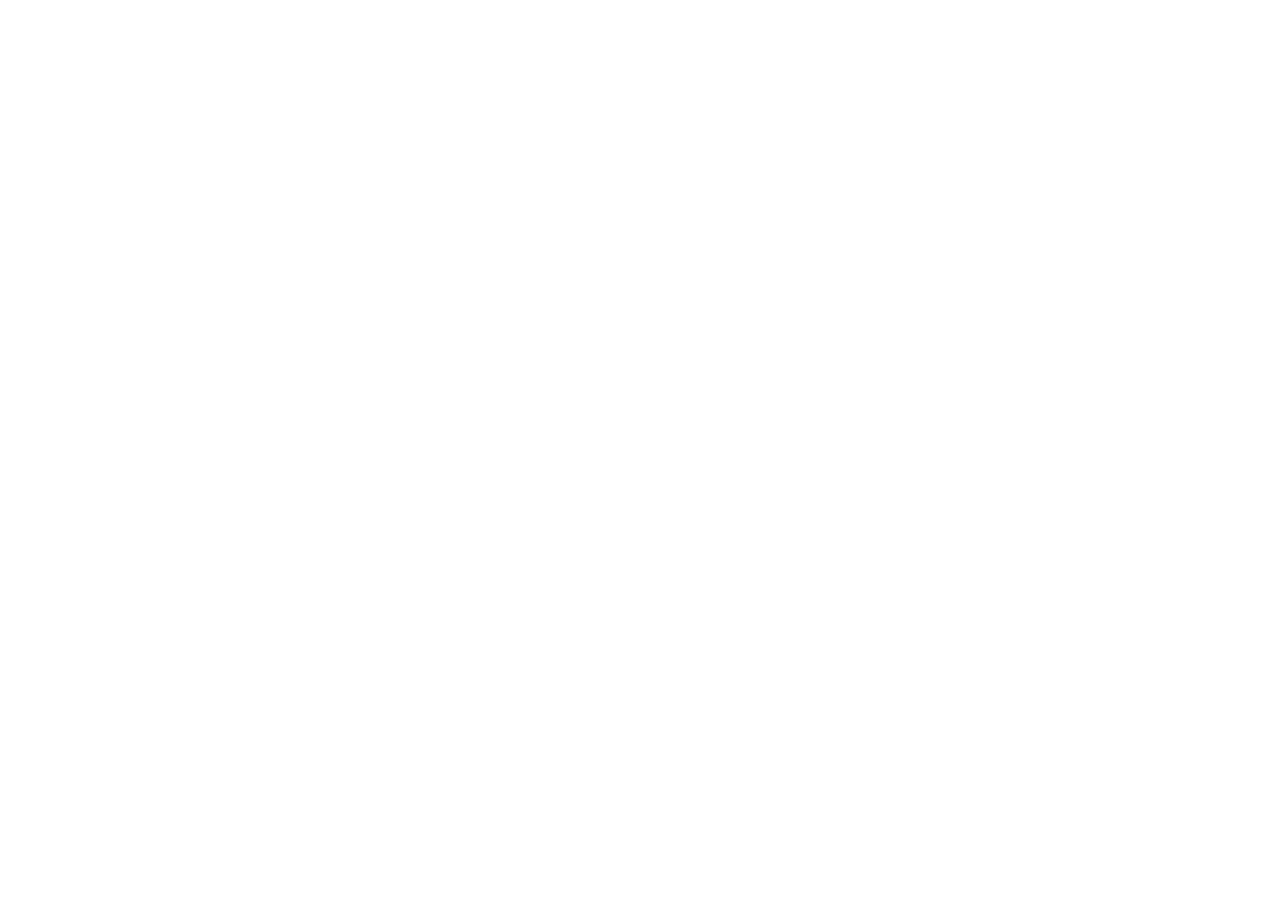
==== index.html @ 7150834c "first commit" ====
<!DOCTYPE html>
<html lang="en">
<head>
    <meta charset="UTF-8">
    <meta name="viewport" content="width=device-width, initial-scale=1.0">
    <title>Social Page</title>
    <link rel="stylesheet" href="style.css">
</head>
<body>
    
</body>
</html>
---- style.css ----
*{
    margin: 0;
    padding: 0;
    font-family: 'poppins', sans-serif;
}
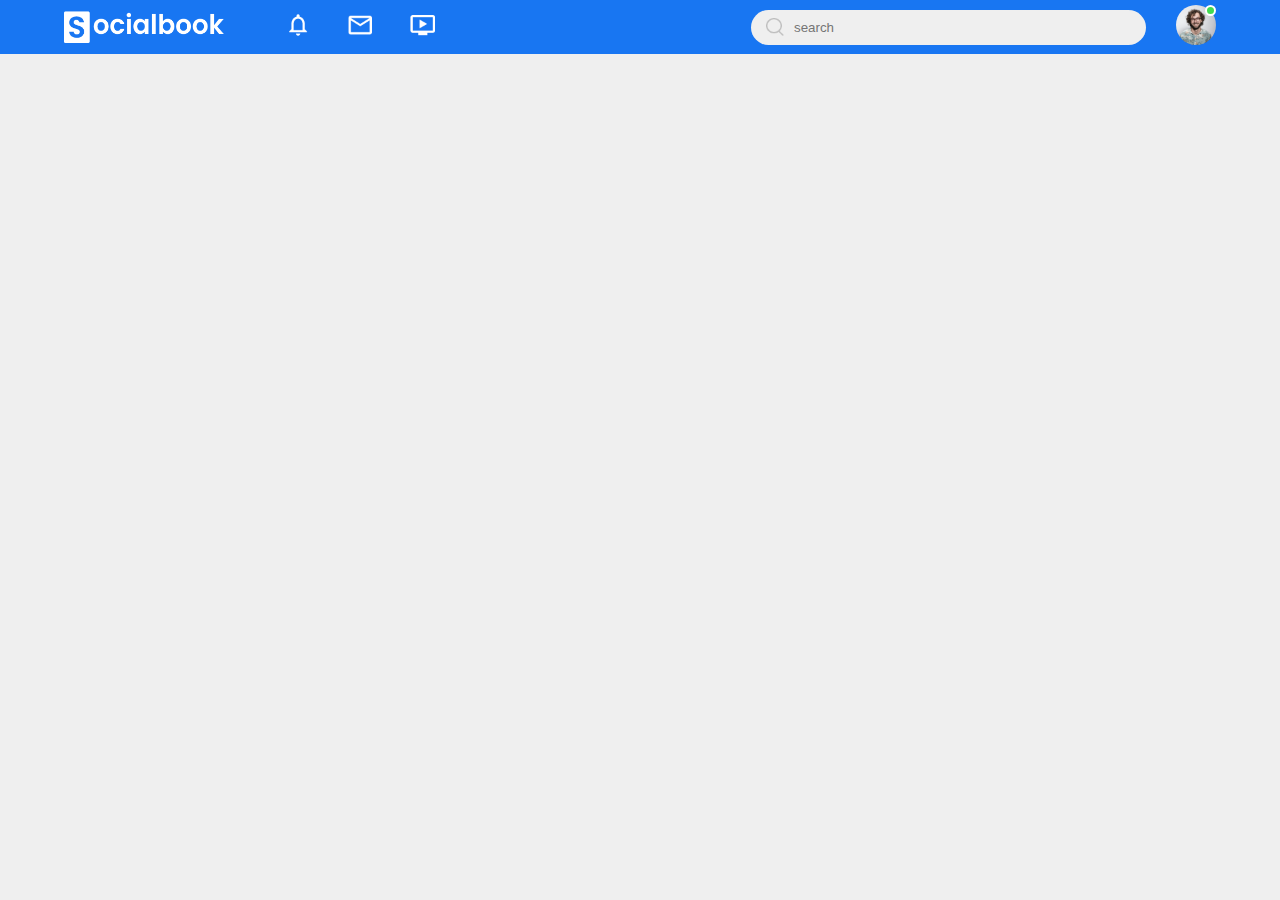
==== commit 8190d7e0: "added the nav sec" ====
--- a/index.html
+++ b/index.html
@@ -7,6 +7,24 @@
     <link rel="stylesheet" href="style.css">
 </head>
 <body>
-    
+    <nav>
+        <div class="nav-left">
+            <img src="images/logo.png" class="logo">
+            <ul>
+                <li><img src="images/notification.png" alt=""></li>
+                <li><img src="images/inbox.png" alt=""></li>
+                <li><img src="images/video.png" alt=""></li>
+            </ul>
+        </div>
+        <div class="nav-right">
+            <div  class="search-box">
+                <img src="images/search.png" alt="">
+                <input type="text" placeholder="search">
+            </div>
+            <div class="user-user-icon online">
+                <img src="images/profile-pic.png" alt="">
+            </div>
+        </div>
+    </nav>
 </body>
 </html>--- a/style.css
+++ b/style.css
@@ -2,4 +2,70 @@
     margin: 0;
     padding: 0;
     font-family: 'poppins', sans-serif;
+}
+body{
+    background: #efefef;
+}
+nav{
+    display: flex;
+    align-items: center;
+    justify-content: space-between;
+    background: #1876f2;
+    padding: 5px 5%;
+}
+.logo{
+    width: 160px;
+    margin-right: 45px;
+    
+}
+.nav-left, .nav-right{
+    display: flex;
+    align-items: center;
+}
+.nav-left ul li{
+    list-style: none;
+    display: inline-block;
+}
+.nav-left ul li img{
+    width: 28px;
+    margin: 0 15px;
+}
+.user-user-icon{
+    margin-left: 30px;
+}
+.user-user-icon img{
+    width: 40px;
+    border-radius: 50%;
+}
+.search-box{
+    background: #efefef;
+    width: 365px;
+    border-radius: 20px;
+    display: flex;
+    align-items: center;
+    padding: 0 15px;
+}
+.search-box img{
+    width: 18px;
+}
+.search-box input{
+    width: 100%;
+    background-color: transparent;
+    outline: none;
+    border: 0;
+    padding: 10px;
+}
+.online{
+    position: relative;
+}
+.online::after{
+    content: '';
+    width: 7px;
+    height: 7px;
+    border: 2px solid #fff;
+    border-radius: 50%;
+    background-color: #41db51;
+    position: absolute;
+    top: 0;
+    right: 0;
 }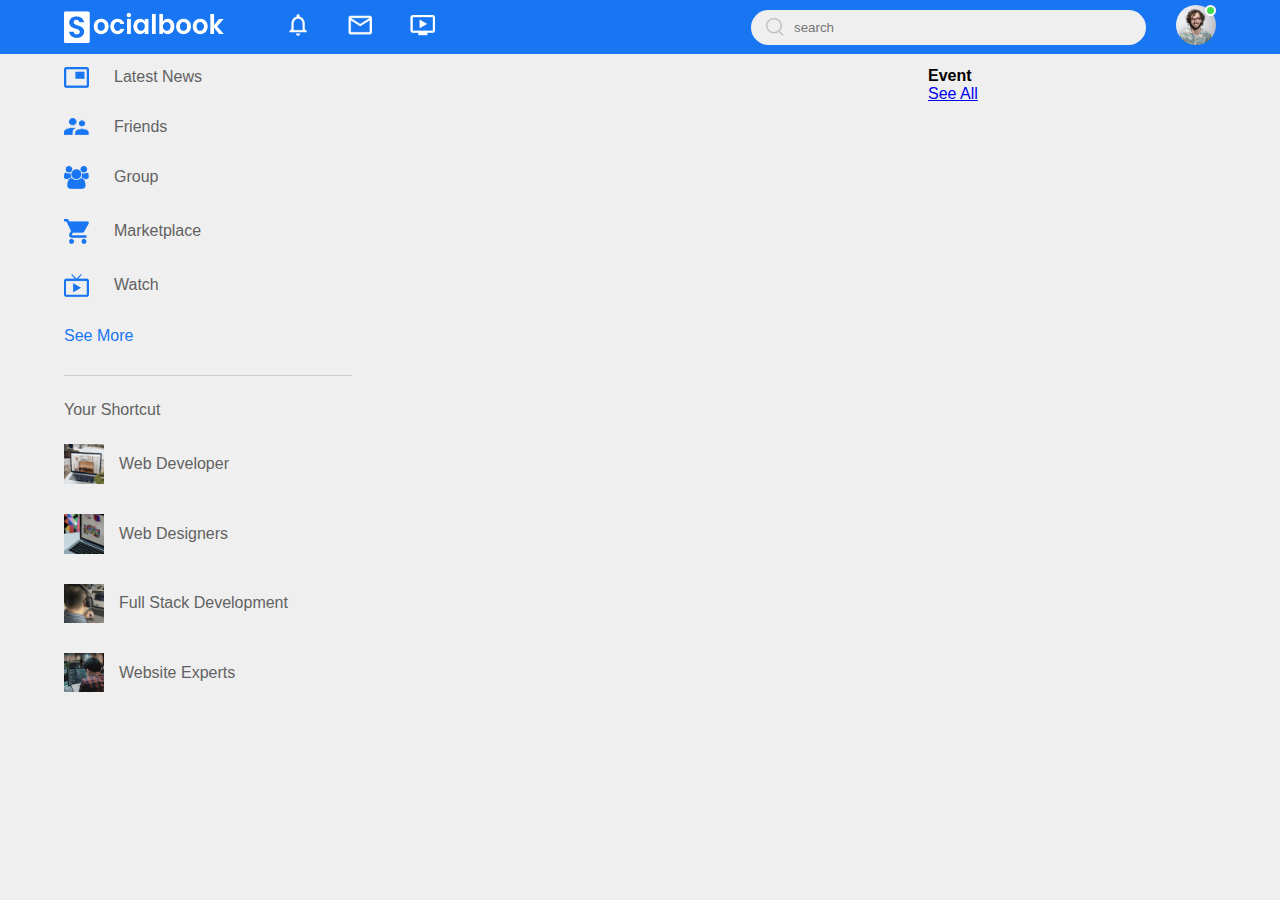
==== commit a94d3eac: "adde the left side bar content" ====
--- a/index.html
+++ b/index.html
@@ -1,30 +1,59 @@
 <!DOCTYPE html>
 <html lang="en">
-<head>
-    <meta charset="UTF-8">
-    <meta name="viewport" content="width=device-width, initial-scale=1.0">
+  <head>
+    <meta charset="UTF-8" />
+    <meta name="viewport" content="width=device-width, initial-scale=1.0" />
     <title>Social Page</title>
-    <link rel="stylesheet" href="style.css">
-</head>
-<body>
+    <link rel="stylesheet" href="style.css" />
+  </head>
+  <body>
     <nav>
-        <div class="nav-left">
-            <img src="images/logo.png" class="logo">
-            <ul>
-                <li><img src="images/notification.png" alt=""></li>
-                <li><img src="images/inbox.png" alt=""></li>
-                <li><img src="images/video.png" alt=""></li>
-            </ul>
+      <div class="nav-left">
+        <img src="images/logo.png" class="logo" />
+        <ul>
+          <li><img src="images/notification.png" alt="" /></li>
+          <li><img src="images/inbox.png" alt="" /></li>
+          <li><img src="images/video.png" alt="" /></li>
+        </ul>
+      </div>
+      <div class="nav-right">
+        <div class="search-box">
+          <img src="images/search.png" alt="" />
+          <input type="text" placeholder="search" />
         </div>
-        <div class="nav-right">
-            <div  class="search-box">
-                <img src="images/search.png" alt="">
-                <input type="text" placeholder="search">
-            </div>
-            <div class="user-user-icon online">
-                <img src="images/profile-pic.png" alt="">
-            </div>
+        <div class="user-user-icon online">
+          <img src="images/profile-pic.png" alt="" />
         </div>
+      </div>
     </nav>
-</body>
-</html>+    <div class="container">
+        <!----------------left sidebar----------------------->
+      <div class="left-sidebar">
+        <div class="imp-links">
+            <a href="#"><img src="images/news.png" alt=""> Latest News</a>
+            <a href="#"><img src="images/friends.png" alt=""> Friends</a>
+            <a href="#"><img src="images/group.png" alt=""> Group</a>
+            <a href="#"><img src="images/marketplace.png" alt=""> Marketplace</a>
+            <a href="#"><img src="images/watch.png" alt=""> Watch</a>
+            <a href="#">See More</a>
+        </div>
+        <div class="shortcut-links">
+            <p>Your Shortcut</p>
+            <a href="#"><img src="images/shortcut-1.png" alt="">Web Developer</a>
+            <a href="#"><img src="images/shortcut-2.png" alt="">Web Designers</a>
+            <a href="#"><img src="images/shortcut-3.png" alt="">Full Stack Development</a>
+            <a href="#"><img src="images/shortcut-4.png" alt="">Website Experts </a>
+        </div>
+      </div>
+      <!----------------main sidebar----------------------->
+      <div class="main-content"></div>
+      <!----------------right sidebar----------------------->
+      <div class="right-sidebar">
+        <div class="sidebar-title">
+            <h4>Event</h4>
+            <a href="#">See All</a>
+        </div>
+      </div>
+    </div>
+  </body>
+</html>
--- a/style.css
+++ b/style.css
@@ -12,6 +12,9 @@
     justify-content: space-between;
     background: #1876f2;
     padding: 5px 5%;
+    position: sticky;
+    top: 0;
+    z-index: 100;
 }
 .logo{
     width: 160px;
@@ -68,4 +71,54 @@
     position: absolute;
     top: 0;
     right: 0;
+}
+
+.container{
+    display: flex;
+    justify-content: space-between;
+    padding: 13px 5%;
+}
+.left-sidebar{
+    
+    flex-basis: 25%;
+    position: sticky;
+    top: 75px;
+    align-items: flex-start;
+}
+.right-sidebar{
+    flex-basis: 25%;
+    position: sticky;
+    top: 75px;
+    align-items: flex-start;
+}
+.main-content{
+    flex-basis: 47%;
+}
+.imp-links a, .shortcut-links a{
+    text-decoration: none;
+    display: flex;
+    align-items: center;
+    margin-bottom: 30px;
+    color: #626262;
+    width: fit-content;
+}
+.imp-links a img{
+    width: 25px;
+    margin-right: 25px;
+}
+.imp-links a:last-child{
+    color: #1876f2;
+}
+.imp-links{
+    border-bottom: 1px solid #ccc;
+}
+.shortcut-links a img{
+    width: 40px;
+    border: 4px;
+    margin-right: 15px;
+}
+.shortcut-links p {
+    margin: 25px 0;
+    color: #626262;
+    font-weight: 500;
 }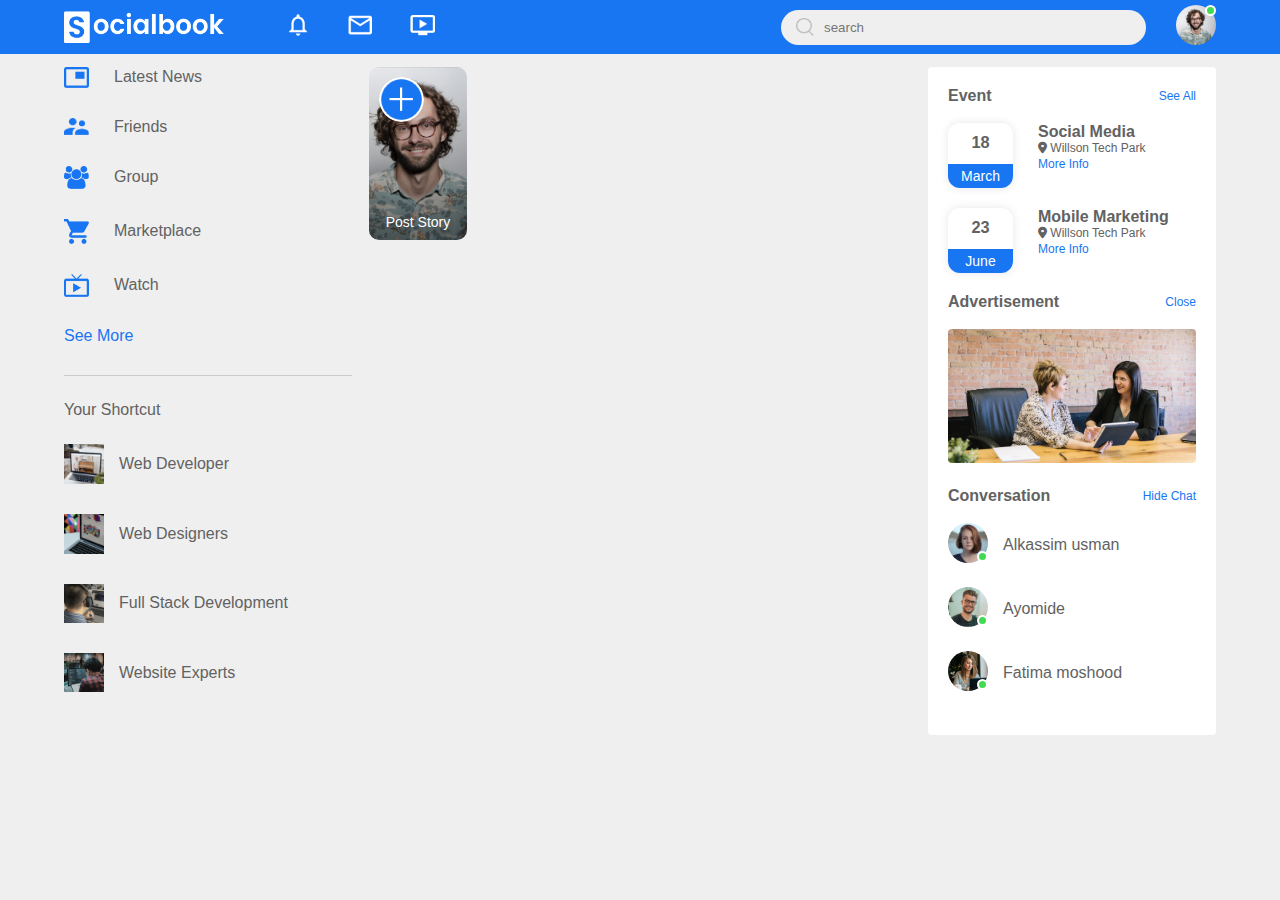
==== commit c3bf5c76: "added the content for the right side bar" ====
--- a/index.html
+++ b/index.html
@@ -5,6 +5,10 @@
     <meta name="viewport" content="width=device-width, initial-scale=1.0" />
     <title>Social Page</title>
     <link rel="stylesheet" href="style.css" />
+    <link
+      rel="stylesheet"
+      href="https://cdnjs.cloudflare.com/ajax/libs/font-awesome/6.7.1/css/all.min.css"
+    />
   </head>
   <body>
     <nav>
@@ -27,32 +31,99 @@
       </div>
     </nav>
     <div class="container">
-        <!----------------left sidebar----------------------->
+      <!----------------left sidebar----------------------->
       <div class="left-sidebar">
         <div class="imp-links">
-            <a href="#"><img src="images/news.png" alt=""> Latest News</a>
-            <a href="#"><img src="images/friends.png" alt=""> Friends</a>
-            <a href="#"><img src="images/group.png" alt=""> Group</a>
-            <a href="#"><img src="images/marketplace.png" alt=""> Marketplace</a>
-            <a href="#"><img src="images/watch.png" alt=""> Watch</a>
-            <a href="#">See More</a>
+          <a href="#"><img src="images/news.png" alt="" /> Latest News</a>
+          <a href="#"><img src="images/friends.png" alt="" /> Friends</a>
+          <a href="#"><img src="images/group.png" alt="" /> Group</a>
+          <a href="#"
+            ><img src="images/marketplace.png" alt="" /> Marketplace</a
+          >
+          <a href="#"><img src="images/watch.png" alt="" /> Watch</a>
+          <a href="#">See More</a>
         </div>
         <div class="shortcut-links">
-            <p>Your Shortcut</p>
-            <a href="#"><img src="images/shortcut-1.png" alt="">Web Developer</a>
-            <a href="#"><img src="images/shortcut-2.png" alt="">Web Designers</a>
-            <a href="#"><img src="images/shortcut-3.png" alt="">Full Stack Development</a>
-            <a href="#"><img src="images/shortcut-4.png" alt="">Website Experts </a>
+          <p>Your Shortcut</p>
+          <a href="#"
+            ><img src="images/shortcut-1.png" alt="" />Web Developer</a
+          >
+          <a href="#"
+            ><img src="images/shortcut-2.png" alt="" />Web Designers</a
+          >
+          <a href="#"
+            ><img src="images/shortcut-3.png" alt="" />Full Stack Development</a
+          >
+          <a href="#"
+            ><img src="images/shortcut-4.png" alt="" />Website Experts
+          </a>
         </div>
       </div>
       <!----------------main sidebar----------------------->
-      <div class="main-content"></div>
+      <div class="main-content">
+        <div class="story-gallery">
+            <div class="story">
+                <img src="images/upload.png" alt="">
+                <p>Post Story</p>
+            </div>
+        </div>
+      </div>
       <!----------------right sidebar----------------------->
       <div class="right-sidebar">
         <div class="sidebar-title">
-            <h4>Event</h4>
-            <a href="#">See All</a>
+          <h4>Event</h4>
+          <a href="#">See All</a>
         </div>
+        <div class="event">
+          <div class="left-event">
+            <h3>18</h3>
+            <span>March </span>
+          </div>
+          <div class="right-event">
+            <h4>Social Media</h4>
+            <p><i class="fa-solid fa-location-dot"></i> Willson Tech Park</p>
+            <a href="#">More Info</a>
+          </div>
+        </div>
+        <div class="event">
+          <div class="left-event">
+            <h3>23</h3>
+            <span>June </span>
+          </div>
+          <div class="right-event">
+            <h4>Mobile Marketing</h4>
+            <p><i class="fa-solid fa-location-dot"></i> Willson Tech Park</p>
+            <a href="#">More Info</a>
+          </div>
+        </div>
+        <div class="sidebar-title">
+          <h4>Advertisement</h4>
+          <a href="#">Close</a>
+        </div>
+     
+            <img src="images/advertisement.png" alt="" class="sidebar-ads">
+            <div class="sidebar-title">
+                <h4>Conversation</h4>
+                <a href="#">Hide Chat</a>
+              </div>
+              <div class="online-list">
+                <div class="online">
+                    <img src="images/member-1.png" alt="">
+                </div>
+                <p>Alkassim usman</p>
+              </div>
+              <div class="online-list">
+                <div class="online">
+                    <img src="images/member-2.png" alt="">
+                </div>
+                <p>Ayomide </p>
+              </div>
+              <div class="online-list">
+                <div class="online">
+                    <img src="images/member-3.png" alt="">
+                </div>
+                <p>Fatima moshood</p>
+              </div>
       </div>
     </div>
   </body>
--- a/style.css
+++ b/style.css
@@ -2,6 +2,7 @@
     margin: 0;
     padding: 0;
     font-family: 'poppins', sans-serif;
+    box-sizing: border-box;
 }
 body{
     background: #efefef;
@@ -90,6 +91,10 @@
     position: sticky;
     top: 75px;
     align-items: flex-start;
+    background-color: #fff;
+    padding: 20px;
+    border-radius: 4px;
+    color: #626262;
 }
 .main-content{
     flex-basis: 47%;
@@ -121,4 +126,110 @@
     margin: 25px 0;
     color: #626262;
     font-weight: 500;
-}+}
+.sidebar-title{
+    display: flex;
+    align-items: center;
+    justify-content: space-between;
+    margin-bottom: 18px;
+}
+.right-sidebar h4{
+    font-weight: 600;
+    font-size: 16px;
+}
+.sidebar-title a{
+    text-decoration: none;
+    font-size: 12px;
+    color: #1876f2;
+}
+
+.event{
+    display: flex;
+    font-size: 14px;
+    margin-bottom: 20px;
+}
+.left-event{
+    height: 65px;
+    width: 65px;
+    border-radius: 12px;
+    margin-right: 25px;
+    padding-top: 10px;
+    text-align: center;
+    position: relative;
+    overflow: hidden;
+    box-shadow: 0 0 10px rgba(0, 0, 0, 0.1);
+}
+.event p{
+    font-size: 12px;
+}
+.event a{
+    font-size: 12px;
+    text-decoration: none;
+    color: #1876f2;
+}
+.left-event span{
+    position: absolute;
+    left: 0;
+    bottom: 0;
+    background-color: #1876f2;
+    width: 100%;
+    color: #fff;
+    padding: 4px;
+}
+.sidebar-ads{
+    width: 100% ;
+    margin-bottom: 20px;
+    border-radius: 4px;
+}
+.online-list{
+    display: flex;
+    align-items: center;
+    margin-bottom: 20px;
+}
+.online-list .online img{
+    width: 40px;
+    border-radius: 50%;
+    
+}
+.online-list .online{
+    width: 40px;
+    border-radius: 50%;
+    margin-right: 15px;
+}
+.online-list .online::after{
+    top: unset;
+    bottom: 5px;
+}
+.story-gallery{
+    display: flex;
+    justify-content: space-between;
+    margin-bottom: 20px;
+}
+.story{
+    flex-basis: 18%;
+    padding-top: 32%;
+    position: relative;
+    background-image: linear-gradient(transparent, rgba(0, 0, 0, 0.5)),url(images/status-1.png);
+    background-position: center;
+    background-size: cover;
+    border-radius: 10px;
+}
+.story img{
+    position: absolute;
+    width: 45px;
+    border-radius: 50%;
+    top: 10px;
+    left: 10px;
+    border-radius: 5px solid #626262;
+}
+.story p{
+    position: absolute;
+    bottom: 10px;
+    width: 100%;
+    text-align: center;
+    color: #fff;
+    font-size: 14px;
+}
+
+
+
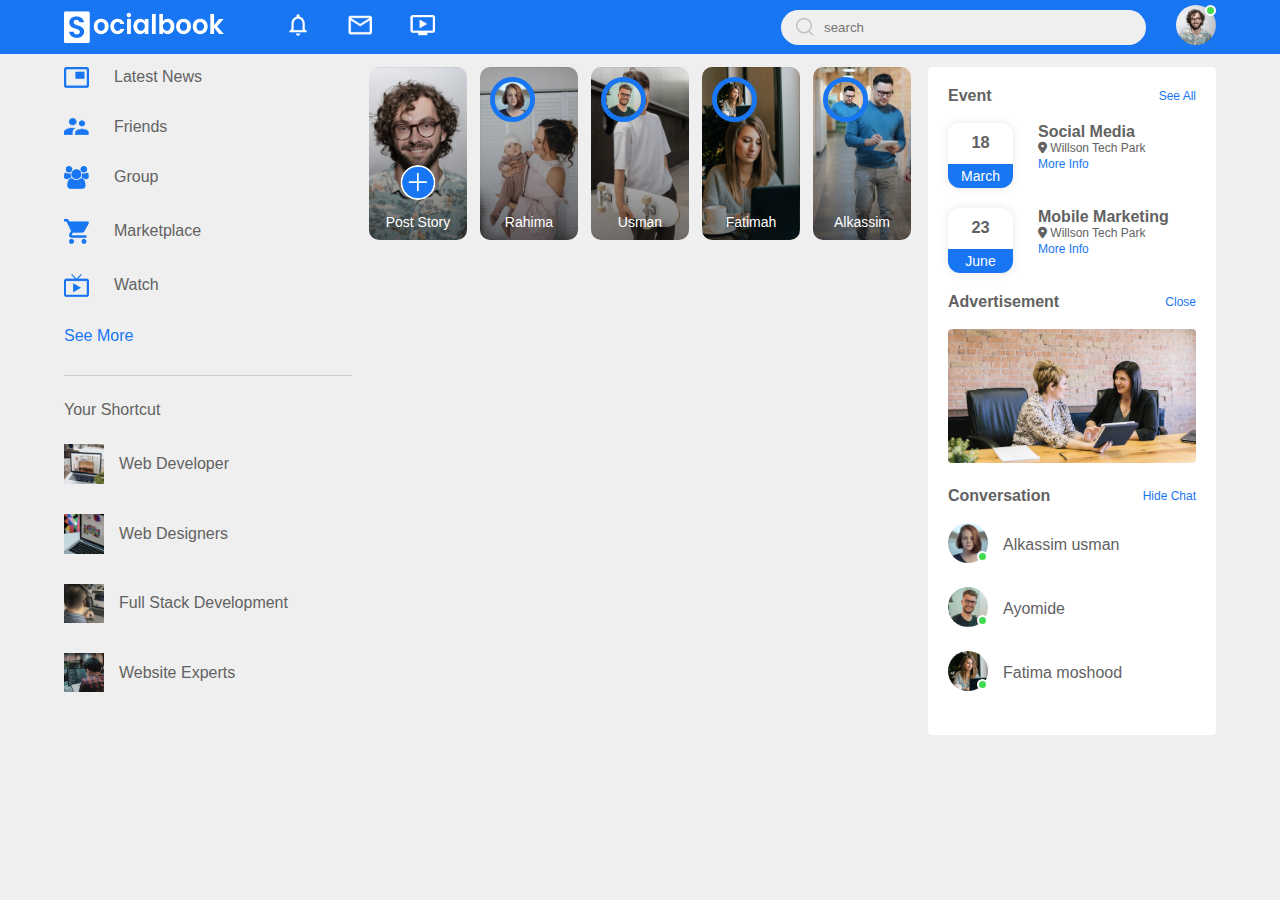
==== commit c3a3a3b2: "added and style the story section" ====
--- a/index.html
+++ b/index.html
@@ -62,9 +62,25 @@
       <!----------------main sidebar----------------------->
       <div class="main-content">
         <div class="story-gallery">
-            <div class="story">
+            <div class="story story1">
                 <img src="images/upload.png" alt="">
                 <p>Post Story</p>
+            </div>
+            <div class="story story2">
+                <img src="images/member-1.png" alt="">
+                <p>Rahima</p>
+            </div>
+            <div class="story story3">
+                <img src="images/member-2.png" alt="">
+                <p>Usman</p>
+            </div>
+            <div class="story story4">
+                <img src="images/member-3.png" alt="">
+                <p>Fatimah</p>
+            </div>
+            <div class="story story5">
+                <img src="images/member-4.png" alt="">
+                <p>Alkassim</p>
             </div>
         </div>
       </div>
--- a/style.css
+++ b/style.css
@@ -209,7 +209,6 @@
     flex-basis: 18%;
     padding-top: 32%;
     position: relative;
-    background-image: linear-gradient(transparent, rgba(0, 0, 0, 0.5)),url(images/status-1.png);
     background-position: center;
     background-size: cover;
     border-radius: 10px;
@@ -220,7 +219,7 @@
     border-radius: 50%;
     top: 10px;
     left: 10px;
-    border-radius: 5px solid #626262;
+    border: 5px solid #1876f2;
 }
 .story p{
     position: absolute;
@@ -230,6 +229,29 @@
     color: #fff;
     font-size: 14px;
 }
-
-
-
+.story1{
+    background-image: linear-gradient(transparent, rgba(0, 0, 0, 0.5)),url(images/status-1.png);
+}
+.story2{
+    background-image: linear-gradient(transparent, rgba(0, 0, 0, 0.5)),url(images/status-2.png);
+}
+.story3{
+    background-image: linear-gradient(transparent, rgba(0, 0, 0, 0.5)),url(images/status-3.png);
+}
+.story4{
+    background-image: linear-gradient(transparent, rgba(0, 0, 0, 0.5)),url(images/status-4.png);
+}
+.story5{
+    background-image: linear-gradient(transparent, rgba(0, 0, 0, 0.5)),url(images/status-5.png);
+}
+.story.story1 img{
+    top: unset;
+    left: 50%;
+    bottom: 40px;
+    transform: translateX(-50%);
+    border: 0;
+    width: 35px;
+}
+
+
+
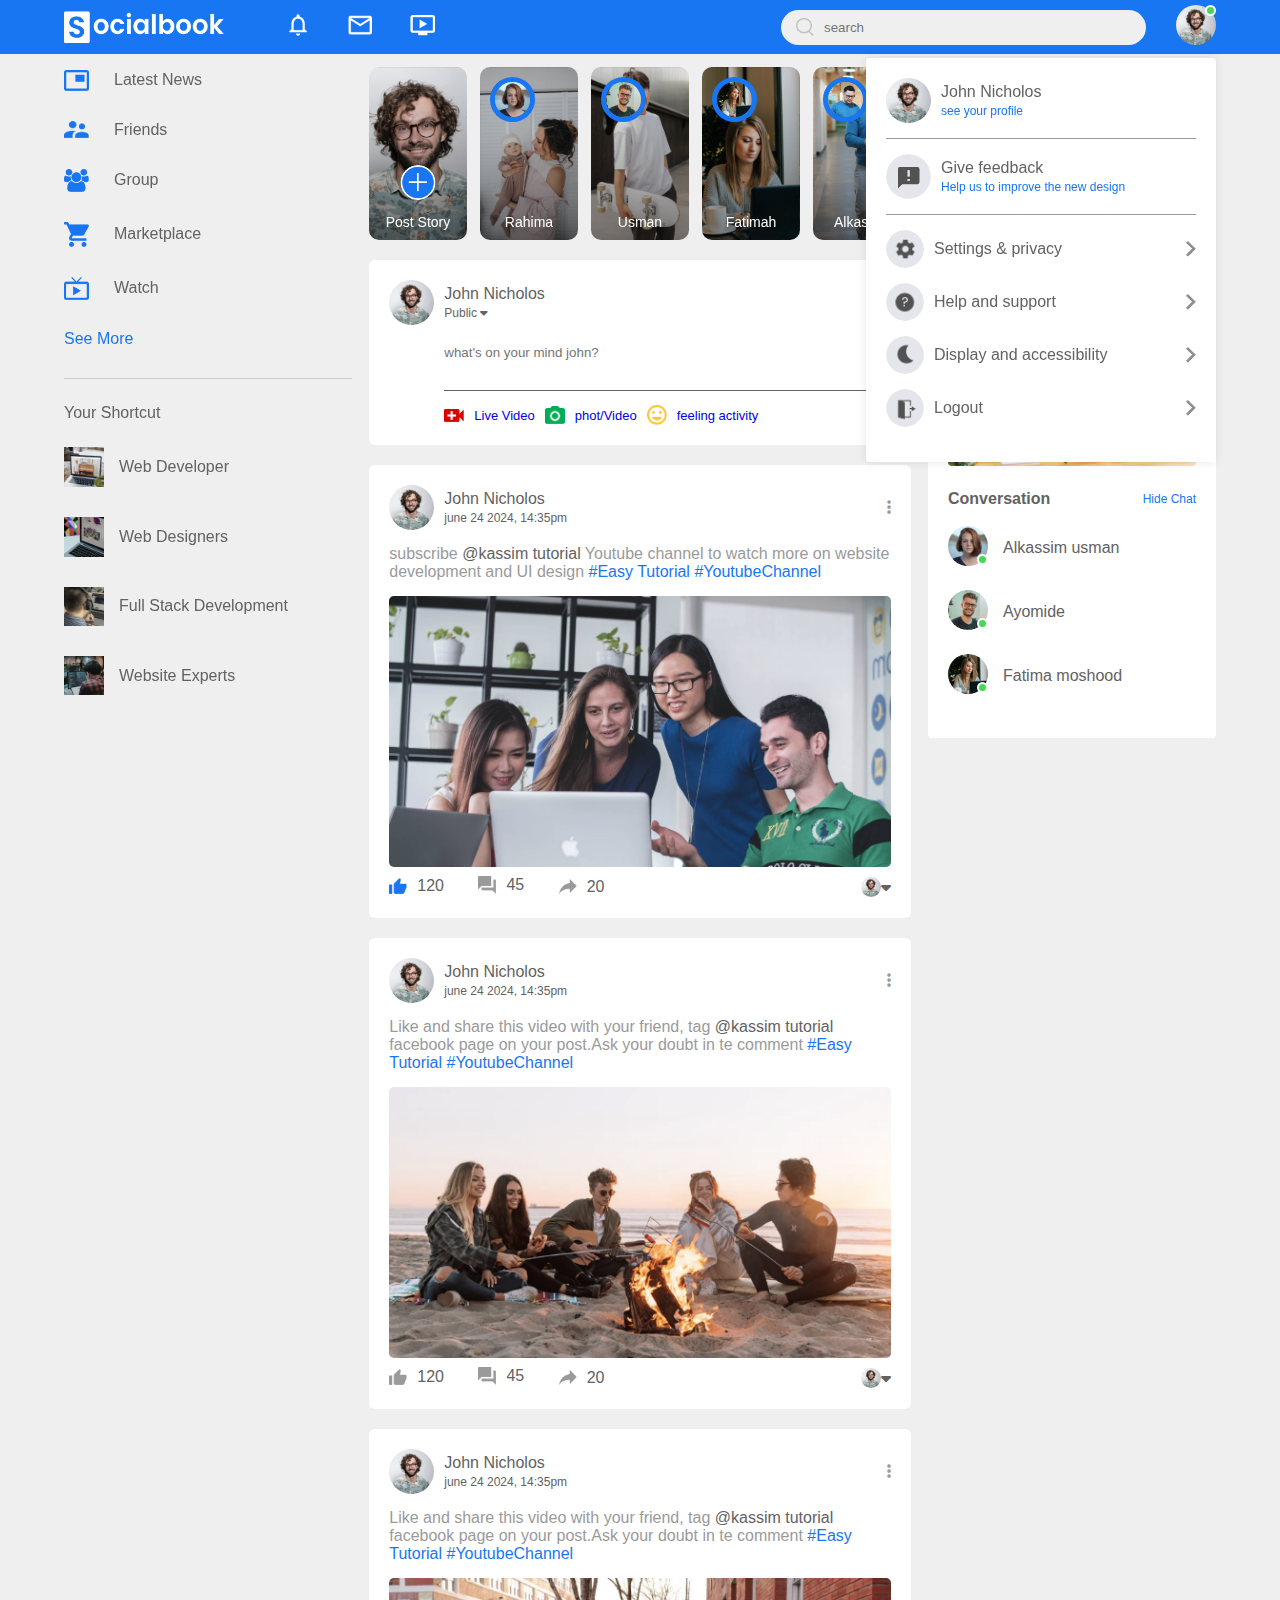
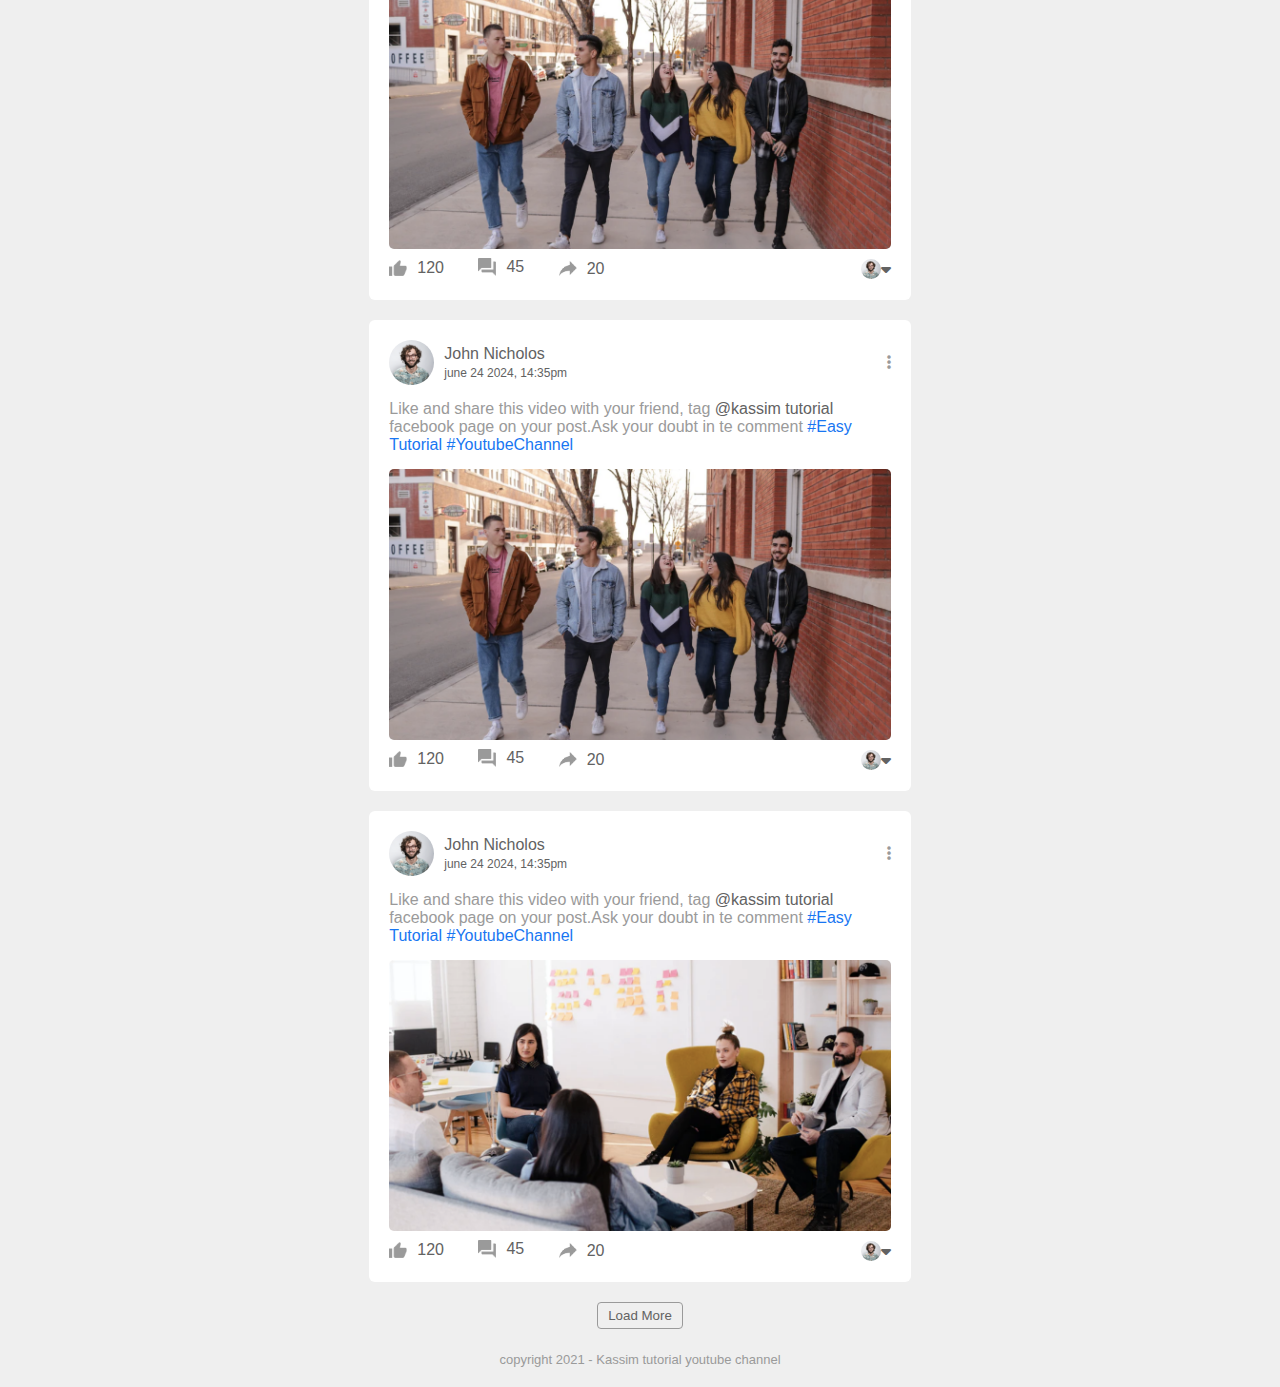
==== commit 10553398: "adding dropdown-icon to the profile" ====
--- a/index.html
+++ b/index.html
@@ -29,6 +29,44 @@
           <img src="images/profile-pic.png" alt="" />
         </div>
       </div>
+      <!----------------settings-menu----------------------->
+      <div class="settings-menu">
+        <div class="setting-menu-inner">
+          <div class="user-profile">
+            <img src="images/profile-pic.png" alt="" />
+            <div>
+              <p>John Nicholos</p>
+              <a href="#">see your profile</a>
+            </div>
+          </div>
+          <hr>
+          <div class="user-profile">
+            <img src="images/feedback.png" alt="" />
+            <div>
+              <p>Give feedback</p>
+              <a href="#">Help us to improve the new design</a>
+            </div>
+          </div>
+            <hr>
+            <div class="settings-links">
+              <img src="images/setting.png" alt="" class="setting-icon">
+              <a href="#">Settings & privacy <img src="images/arrow.png" width="10px" alt=""></a>
+            </div>
+            <div class="settings-links">
+              <img src="images/help.png" alt="" class="setting-icon">
+              <a href="#">Help and support <img src="images/arrow.png" width="10px" alt=""></a>
+            </div>
+            <div class="settings-links">
+              <img src="images/display.png" alt="" class="setting-icon">
+              <a href="#">Display and accessibility <img src="images/arrow.png" width="10px" alt=""></a>
+            </div>
+            <div class="settings-links">
+              <img src="images/logout.png" alt="" class="setting-icon">
+              <a href="#">Logout <img src="images/arrow.png" width="10px" alt=""></a>
+            </div>
+        </div>
+        
+      </div>
     </nav>
     <div class="container">
       <!----------------left sidebar----------------------->
@@ -62,27 +100,207 @@
       <!----------------main sidebar----------------------->
       <div class="main-content">
         <div class="story-gallery">
-            <div class="story story1">
-                <img src="images/upload.png" alt="">
-                <p>Post Story</p>
-            </div>
-            <div class="story story2">
-                <img src="images/member-1.png" alt="">
-                <p>Rahima</p>
-            </div>
-            <div class="story story3">
-                <img src="images/member-2.png" alt="">
-                <p>Usman</p>
-            </div>
-            <div class="story story4">
-                <img src="images/member-3.png" alt="">
-                <p>Fatimah</p>
-            </div>
-            <div class="story story5">
-                <img src="images/member-4.png" alt="">
-                <p>Alkassim</p>
-            </div>
-        </div>
+          <div class="story story1">
+            <img src="images/upload.png" alt="" />
+            <p>Post Story</p>
+          </div>
+          <div class="story story2">
+            <img src="images/member-1.png" alt="" />
+            <p>Rahima</p>
+          </div>
+          <div class="story story3">
+            <img src="images/member-2.png" alt="" />
+            <p>Usman</p>
+          </div>
+          <div class="story story4">
+            <img src="images/member-3.png" alt="" />
+            <p>Fatimah</p>
+          </div>
+          <div class="story story5">
+            <img src="images/member-4.png" alt="" />
+            <p>Alkassim</p>
+          </div>
+        </div>
+
+        <div class="write-post-container">
+          <div class="user-profile">
+            <img src="images/profile-pic.png" alt="" />
+            <div>
+              <p>John Nicholos</p>
+              <small>Public <i class="fa-solid fa-caret-down"></i></small>
+            </div>
+          </div>
+          <div class="post-input-container">
+            <textarea
+              name=""
+              id=""
+              rows="3"
+              placeholder="what's on your mind john?"
+            ></textarea>
+            <div class="add-post-link">
+              <a href="#"
+                ><img src="images/live-video.png" alt="" />Live Video
+              </a>
+              <a href="#"><img src="images/photo.png" alt="" />phot/Video</a>
+              <a href="#"
+                ><img src="images/feeling.png" alt="" />feeling activity</a
+              >
+            </div>
+          </div>
+        </div>
+        <div class="post-container">
+          <div class="post-row">
+
+            <div class="user-profile">
+              <img src="images/profile-pic.png" alt="" />
+              <div>
+                <p>John Nicholos</p>
+                <span>june 24 2024, 14:35pm</span>
+              </div>
+            </div>
+           <a href="#"> <i class="fa-solid fa-ellipsis-v"></i></a>
+          </div>
+          <p class="post-text">
+            subscribe <span>@kassim tutorial</span> Youtube channel to watch
+            more on website development and UI design
+            <a href="#">#Easy Tutorial</a> <a href="#">#YoutubeChannel</a>
+          </p>
+          <img src="images/feed-image-1.png" alt="" class="post-img" />
+          <div class="post-row">
+            <div class="activity-icon">
+            <div>  <img src="images/like-blue.png" alt="" /> 120</div>
+            <div>  <img src="images/comments.png" alt="" /> 45</div>
+            <div>  <img src="images/share.png" alt="" /> 20</div>
+              
+            </div>
+            
+            <div class="post-profile-icon">
+              <img src="images/profile-pic.png" alt=""> <i class="fa-solid fa-caret-down"></i>
+            </div>
+          </div>
+        </div>
+        <div class="post-container">
+          <div class="post-row">
+
+            <div class="user-profile">
+              <img src="images/profile-pic.png" alt="" />
+              <div>
+                <p>John Nicholos</p>
+                <span>june 24 2024, 14:35pm</span>
+              </div>
+            </div>
+           <a href="#"> <i class="fa-solid fa-ellipsis-v"></i></a>
+          </div>
+          <p class="post-text">
+            Like and share this video with your friend, tag <span>@kassim tutorial</span> facebook page on your post.Ask your doubt in te comment 
+            <a href="#">#Easy Tutorial</a> <a href="#">#YoutubeChannel</a>
+          </p>
+          <img src="images/feed-image-2.png" alt="" class="post-img" />
+          <div class="post-row">
+            <div class="activity-icon">
+            <div>  <img src="images/like.png" alt="" /> 120</div>
+            <div>  <img src="images/comments.png" alt="" /> 45</div>
+            <div>  <img src="images/share.png" alt="" /> 20</div>
+              
+            </div>
+            
+            <div class="post-profile-icon">
+              <img src="images/profile-pic.png" alt=""> <i class="fa-solid fa-caret-down"></i>
+            </div>
+          </div>
+        </div>
+        <div class="post-container">
+          <div class="post-row">
+
+            <div class="user-profile">
+              <img src="images/profile-pic.png" alt="" />
+              <div>
+                <p>John Nicholos</p>
+                <span>june 24 2024, 14:35pm</span>
+              </div>
+            </div>
+           <a href="#"> <i class="fa-solid fa-ellipsis-v"></i></a>
+          </div>
+          <p class="post-text">
+            Like and share this video with your friend, tag <span>@kassim tutorial</span> facebook page on your post.Ask your doubt in te comment 
+            <a href="#">#Easy Tutorial</a> <a href="#">#YoutubeChannel</a>
+          </p>
+          <img src="images/feed-image-3.png" alt="" class="post-img" />
+          <div class="post-row">
+            <div class="activity-icon">
+            <div>  <img src="images/like.png" alt="" /> 120</div>
+            <div>  <img src="images/comments.png" alt="" /> 45</div>
+            <div>  <img src="images/share.png" alt="" /> 20</div>
+              
+            </div>
+            
+            <div class="post-profile-icon">
+              <img src="images/profile-pic.png" alt=""> <i class="fa-solid fa-caret-down"></i>
+            </div>
+          </div>
+        </div>
+        <div class="post-container">
+          <div class="post-row">
+
+            <div class="user-profile">
+              <img src="images/profile-pic.png" alt="" />
+              <div>
+                <p>John Nicholos</p>
+                <span>june 24 2024, 14:35pm</span>
+              </div>
+            </div>
+           <a href="#"> <i class="fa-solid fa-ellipsis-v"></i></a>
+          </div>
+          <p class="post-text">
+            Like and share this video with your friend, tag <span>@kassim tutorial</span> facebook page on your post.Ask your doubt in te comment 
+            <a href="#">#Easy Tutorial</a> <a href="#">#YoutubeChannel</a>
+          </p>
+          <img src="images/feed-image-3.png" alt="" class="post-img" />
+          <div class="post-row">
+            <div class="activity-icon">
+            <div>  <img src="images/like.png" alt="" /> 120</div>
+            <div>  <img src="images/comments.png" alt="" /> 45</div>
+            <div>  <img src="images/share.png" alt="" /> 20</div>
+              
+            </div>
+            
+            <div class="post-profile-icon">
+              <img src="images/profile-pic.png" alt=""> <i class="fa-solid fa-caret-down"></i>
+            </div>
+          </div>
+        </div>
+        <div class="post-container">
+          <div class="post-row">
+
+            <div class="user-profile">
+              <img src="images/profile-pic.png" alt="" />
+              <div>
+                <p>John Nicholos</p>
+                <span>june 24 2024, 14:35pm</span>
+              </div>
+            </div>
+           <a href="#"> <i class="fa-solid fa-ellipsis-v"></i></a>
+          </div>
+          <p class="post-text">
+            Like and share this video with your friend, tag <span>@kassim tutorial</span> facebook page on your post.Ask your doubt in te comment 
+            <a href="#">#Easy Tutorial</a> <a href="#">#YoutubeChannel</a>
+          </p>
+          <img src="images/feed-image-5.png" alt="" class="post-img" />
+          <div class="post-row">
+            <div class="activity-icon">
+            <div>  <img src="images/like.png" alt="" /> 120</div>
+            <div>  <img src="images/comments.png" alt="" /> 45</div>
+            <div>  <img src="images/share.png" alt="" /> 20</div>
+              
+            </div>
+            
+            <div class="post-profile-icon">
+              <img src="images/profile-pic.png" alt=""> <i class="fa-solid fa-caret-down"></i>
+            </div>
+          </div>
+        </div>
+
+        <button type="button" class="load-more-btn">Load More</button>
       </div>
       <!----------------right sidebar----------------------->
       <div class="right-sidebar">
@@ -116,31 +334,34 @@
           <h4>Advertisement</h4>
           <a href="#">Close</a>
         </div>
-     
-            <img src="images/advertisement.png" alt="" class="sidebar-ads">
-            <div class="sidebar-title">
-                <h4>Conversation</h4>
-                <a href="#">Hide Chat</a>
-              </div>
-              <div class="online-list">
-                <div class="online">
-                    <img src="images/member-1.png" alt="">
-                </div>
-                <p>Alkassim usman</p>
-              </div>
-              <div class="online-list">
-                <div class="online">
-                    <img src="images/member-2.png" alt="">
-                </div>
-                <p>Ayomide </p>
-              </div>
-              <div class="online-list">
-                <div class="online">
-                    <img src="images/member-3.png" alt="">
-                </div>
-                <p>Fatima moshood</p>
-              </div>
-      </div>
+
+        <img src="images/advertisement.png" alt="" class="sidebar-ads" />
+        <div class="sidebar-title">
+          <h4>Conversation</h4>
+          <a href="#">Hide Chat</a>
+        </div>
+        <div class="online-list">
+          <div class="online">
+            <img src="images/member-1.png" alt="" />
+          </div>
+          <p>Alkassim usman</p>
+        </div>
+        <div class="online-list">
+          <div class="online">
+            <img src="images/member-2.png" alt="" />
+          </div>
+          <p>Ayomide</p>
+        </div>
+        <div class="online-list">
+          <div class="online">
+            <img src="images/member-3.png" alt="" />
+          </div>
+          <p>Fatima moshood</p>
+        </div>
+      </div>
+    </div>
+    <div class="footer">
+      <p>copyright 2021 - Kassim tutorial youtube channel</p>
     </div>
   </body>
 </html>
--- a/style.css
+++ b/style.css
@@ -80,21 +80,22 @@
     padding: 13px 5%;
 }
 .left-sidebar{
-    
     flex-basis: 25%;
     position: sticky;
-    top: 75px;
-    align-items: flex-start;
+    top: 70px;
+    align-self: flex-start;
+  
 }
 .right-sidebar{
     flex-basis: 25%;
     position: sticky;
-    top: 75px;
-    align-items: flex-start;
+    top: 70px;
+    align-self: flex-start;
     background-color: #fff;
     padding: 20px;
     border-radius: 4px;
     color: #626262;
+    
 }
 .main-content{
     flex-basis: 47%;
@@ -253,5 +254,169 @@
     width: 35px;
 }
 
-
-
+.write-post-container{
+    width: 100%;
+    background: #fff;
+    border-radius: 6px;
+    color: #626262;
+    padding: 20px;
+}
+.user-profile{
+    display: flex;
+    align-items: center;
+}
+.user-profile img{
+    width: 45px;
+    border-radius: 50%;
+    margin-right: 10px;
+}
+.user-profile p{
+    /* margin-bottom: -5px; */
+    font-weight: 600px;
+    color: #626262;
+}
+.user-profile small{
+    font-size: 12px;
+}
+.post-input-container{
+    padding-left: 55px;
+    padding-top: 20px;
+}
+.post-input-container textarea{
+    width: 100%;
+    border: 0;
+    outline: 0 ;
+    border-bottom: 1px solid #626262;
+    background: transparent;
+    resize: none;
+}
+.add-post-link{
+    display: flex;
+    margin-top: 10px;
+}
+.add-post-link a{
+    display: flex;
+    text-decoration: none;
+    align-items: center;
+    margin-right: 10px;
+    font-size: 13px;
+}
+.add-post-link a img{
+    width: 20px;
+    margin-right: 10px;
+}
+.post-container{
+    width: 100%;
+    background: #fff;
+    border-radius: 6px;
+    margin: 20px 0 ;
+    padding: 20px;
+    color: #626262;
+}
+.user-profile span{
+    font-size: 12px;
+    color: #626262;
+}
+.post-text{
+    color: #9a9a9a;
+    margin: 15px 0;
+    font-size: 16px;
+}
+.post-text span{
+    color: #626262;
+    font-weight: 500;
+}
+.post-text a{
+    text-decoration: none;
+    color: #1876f2;
+}
+.post-img{
+    width: 100%;
+    border-radius: 5px;
+    margin-bottom: 5px;
+}
+.post-row{
+    display: flex;
+    align-items: center;
+    justify-content: space-between;
+}
+.activity-icon div img{
+    width: 18px;
+    margin-right: 10px;
+}
+.activity-icon div{
+display:inline-flex;
+align-items: center;
+margin-right: 30px;
+}
+.post-profile-icon {
+    display: flex;
+    align-items: center;
+}
+.post-profile-icon img{
+    width: 20px;
+    border-radius: 50%;
+}
+.post-row a{
+    color: #9a9a9a;
+} 
+.load-more-btn{
+    display: block;
+    margin: auto;
+    cursor: pointer;
+    padding: 5px 10px;
+    border: 1px solid #9a9a9a;
+    color: #626262;
+    background: transparent;
+    border-radius: 4px;
+}
+.footer{
+    text-align: center;
+    color: #9a9a9a;
+    padding: 10px 0 20px;
+    font-size: 13px;
+}
+.settings-menu{
+    position: absolute;
+    width: 90%;
+    max-width: 350px;
+   
+    background: #fff;
+    box-shadow: 0 0 10px rgba(0, 0, 0, 0.1);
+    border-radius: 4px;
+    overflow: hidden;
+    top: 108%;
+    right: 5%;
+}
+.user-profile a{
+    font-size: 12px;
+    color: #1876f2;
+    text-decoration: none;
+}
+.setting-menu-inner{
+    padding: 20px;
+}
+.settings-menu hr{
+    border: 0;
+    height: 1px;
+    background-color: #9a9a9a;
+    margin: 15px 0;
+}
+.settings-links{
+    display: flex;
+    align-items: center;
+    margin: 15px 0;
+}
+.settings-links  .setting-icon{
+    width: 38px;
+    margin-right: 10px;
+    border-radius: 50%;
+}
+.settings-links a{
+    display: flex;
+    flex: 1;
+    align-items: center;
+    justify-content: space-between;
+    text-decoration: none;
+    color: #626262;
+}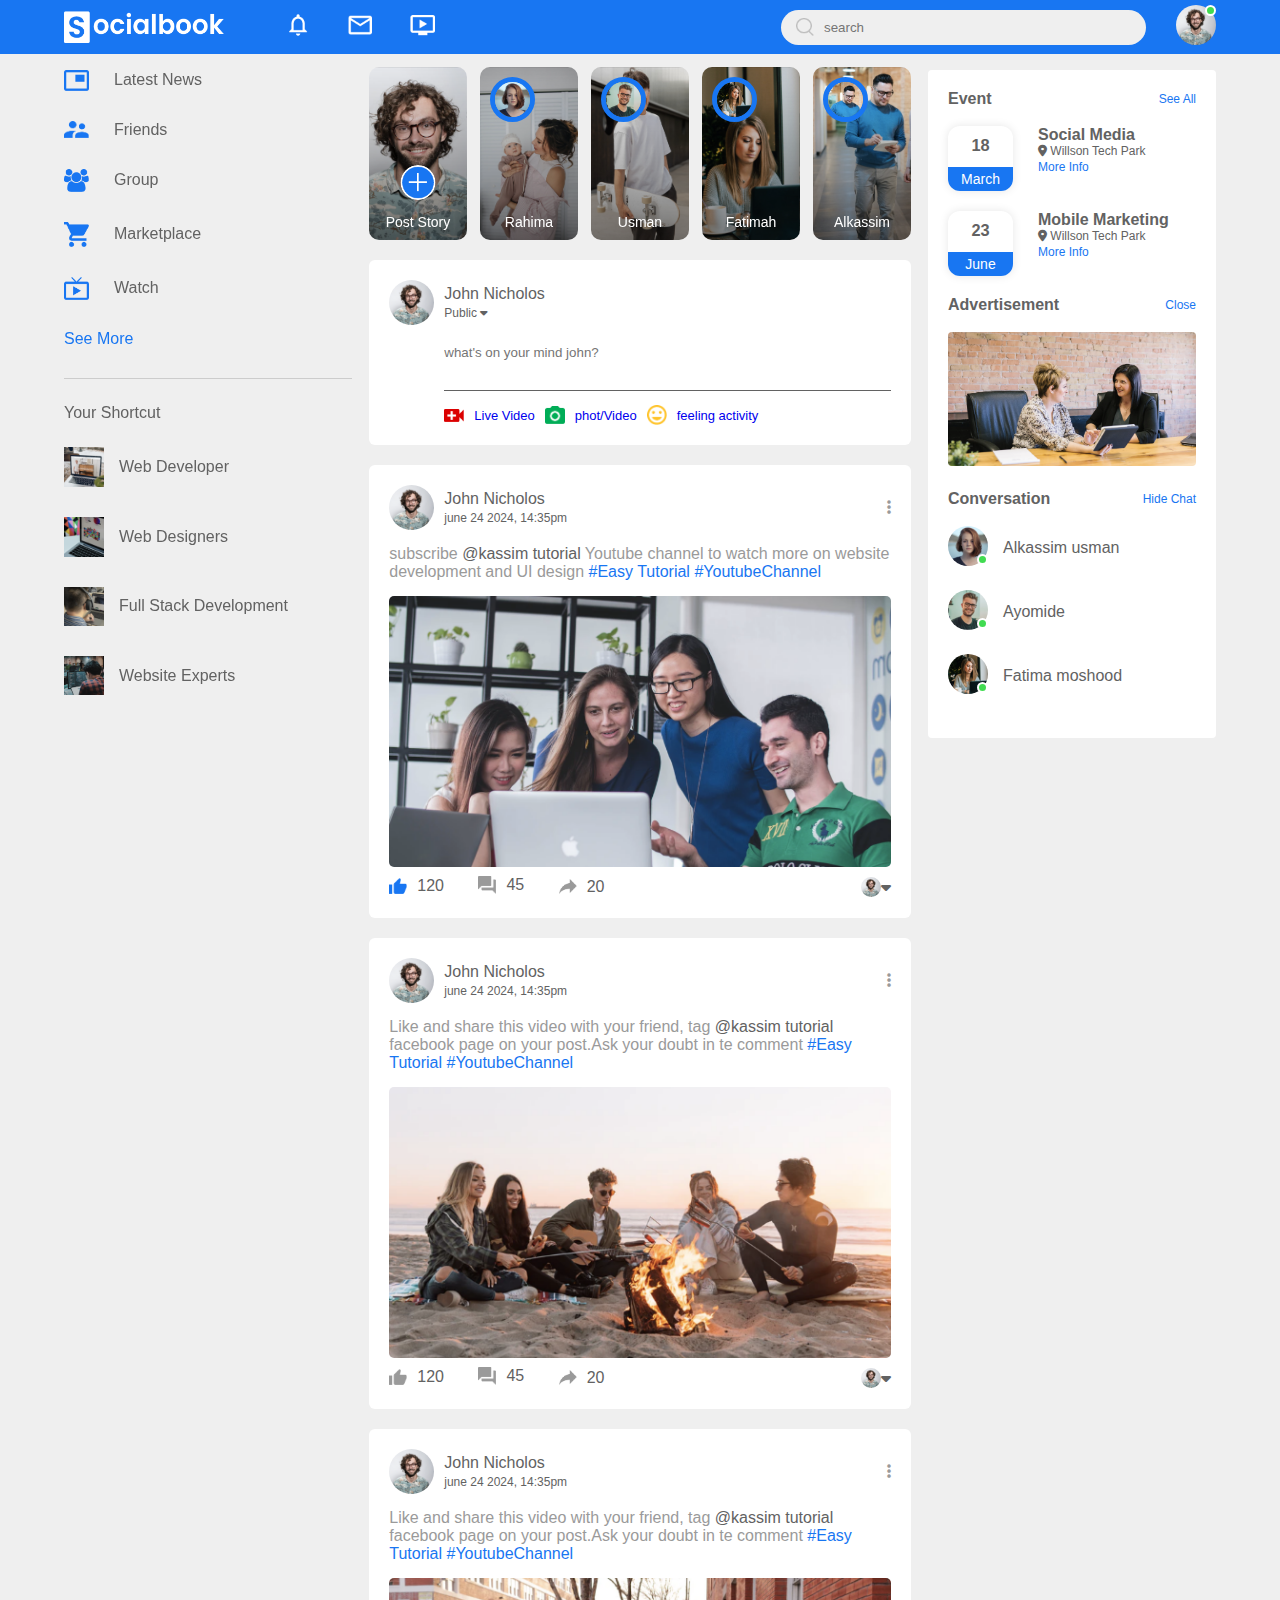
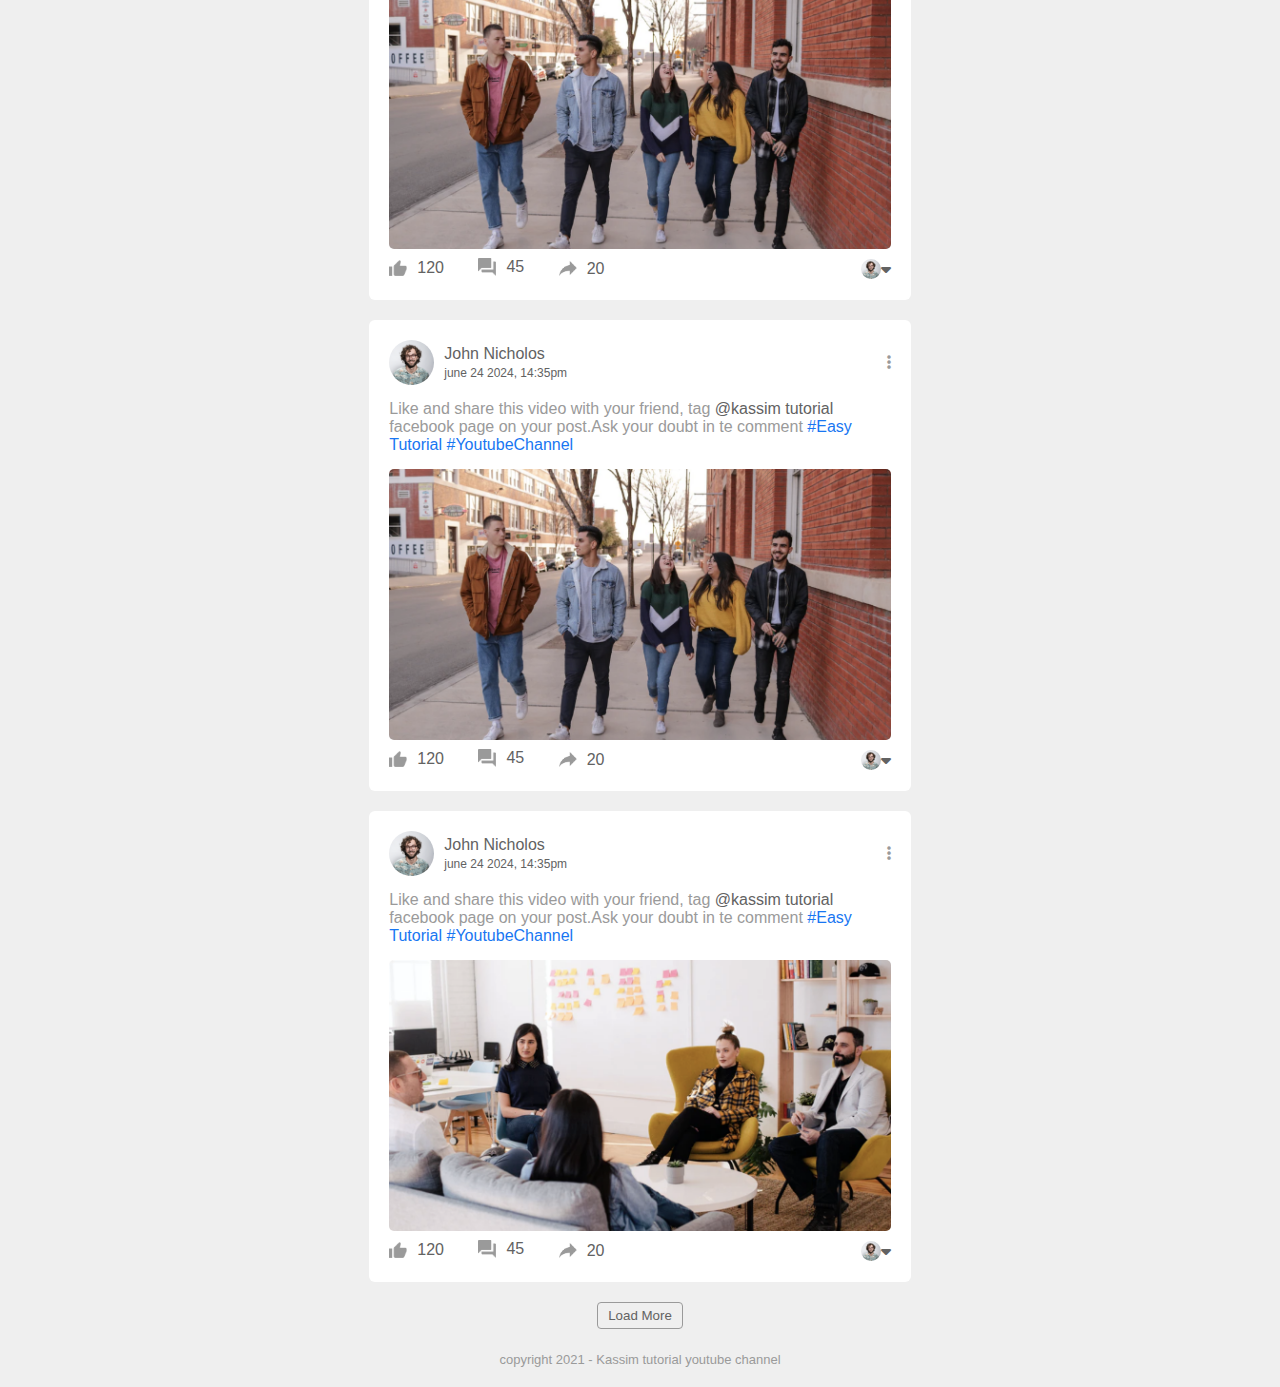
==== commit 5dfd5402: "added js to perform some function" ====
--- a/index.html
+++ b/index.html
@@ -25,12 +25,17 @@
           <img src="images/search.png" alt="" />
           <input type="text" placeholder="search" />
         </div>
-        <div class="user-user-icon online">
+        <div class="user-user-icon online"  onclick="settingsMenuToggle()">
           <img src="images/profile-pic.png" alt="" />
         </div>
       </div>
       <!----------------settings-menu----------------------->
       <div class="settings-menu">
+
+        <div id="dark-btn" >
+          <span></span>
+        </div>
+
         <div class="setting-menu-inner">
           <div class="user-profile">
             <img src="images/profile-pic.png" alt="" />
@@ -363,5 +368,7 @@
     <div class="footer">
       <p>copyright 2021 - Kassim tutorial youtube channel</p>
     </div>
+
+    <script src="script.js"></script>
   </body>
 </html>
--- a/style.css
+++ b/style.css
@@ -4,14 +4,24 @@
     font-family: 'poppins', sans-serif;
     box-sizing: border-box;
 }
+:root{
+    --body-color : #efefef;
+    --nav-color : #1876f2;
+    --bg-color: #fff;
+}
+.dark-theme{
+    --body-color : #0a0a0a;
+    --nav-color : #000;
+    --bg-color: #000;
+}
 body{
-    background: #efefef;
+    background: var(--body-color);
 }
 nav{
     display: flex;
     align-items: center;
     justify-content: space-between;
-    background: #1876f2;
+    background: var(--nav-color);
     padding: 5px 5%;
     position: sticky;
     top: 0;
@@ -91,7 +101,7 @@
     position: sticky;
     top: 70px;
     align-self: flex-start;
-    background-color: #fff;
+    background-color: var(--bg-color);
     padding: 20px;
     border-radius: 4px;
     color: #626262;
@@ -256,7 +266,7 @@
 
 .write-post-container{
     width: 100%;
-    background: #fff;
+    background: var(--bg-color);
     border-radius: 6px;
     color: #626262;
     padding: 20px;
@@ -307,7 +317,7 @@
 }
 .post-container{
     width: 100%;
-    background: #fff;
+    background: var(--bg-color);
     border-radius: 6px;
     margin: 20px 0 ;
     padding: 20px;
@@ -381,12 +391,17 @@
     width: 90%;
     max-width: 350px;
    
-    background: #fff;
+    background: var(--bg-color);
     box-shadow: 0 0 10px rgba(0, 0, 0, 0.1);
     border-radius: 4px;
     overflow: hidden;
     top: 108%;
     right: 5%;
+    max-height: 0;
+    transition: max-height 0.32s;
+}
+.settings-menu-height{
+    max-height: 450px;
 }
 .user-profile a{
     font-size: 12px;
@@ -419,4 +434,27 @@
     justify-content: space-between;
     text-decoration: none;
     color: #626262;
+}
+#dark-btn{
+    position: absolute;
+    top: 20px;
+    right: 20px;
+    background: #ccc ;
+    width: 45px;
+    border-radius: 15px;
+    padding: 2px 3px;
+    cursor: pointer; 
+    display: flex;
+    transition:  padding-left 0.5s, background 0.5s ;
+}
+#dark-btn span{
+    width: 18px;
+    height: 18px;
+    background: #fff;
+    border-radius: 50%;
+    display: inline-block;
+}
+#dark-btn.dark-btn-on{
+    padding-left: 23px;
+    background: #0a0a0a ;
 }